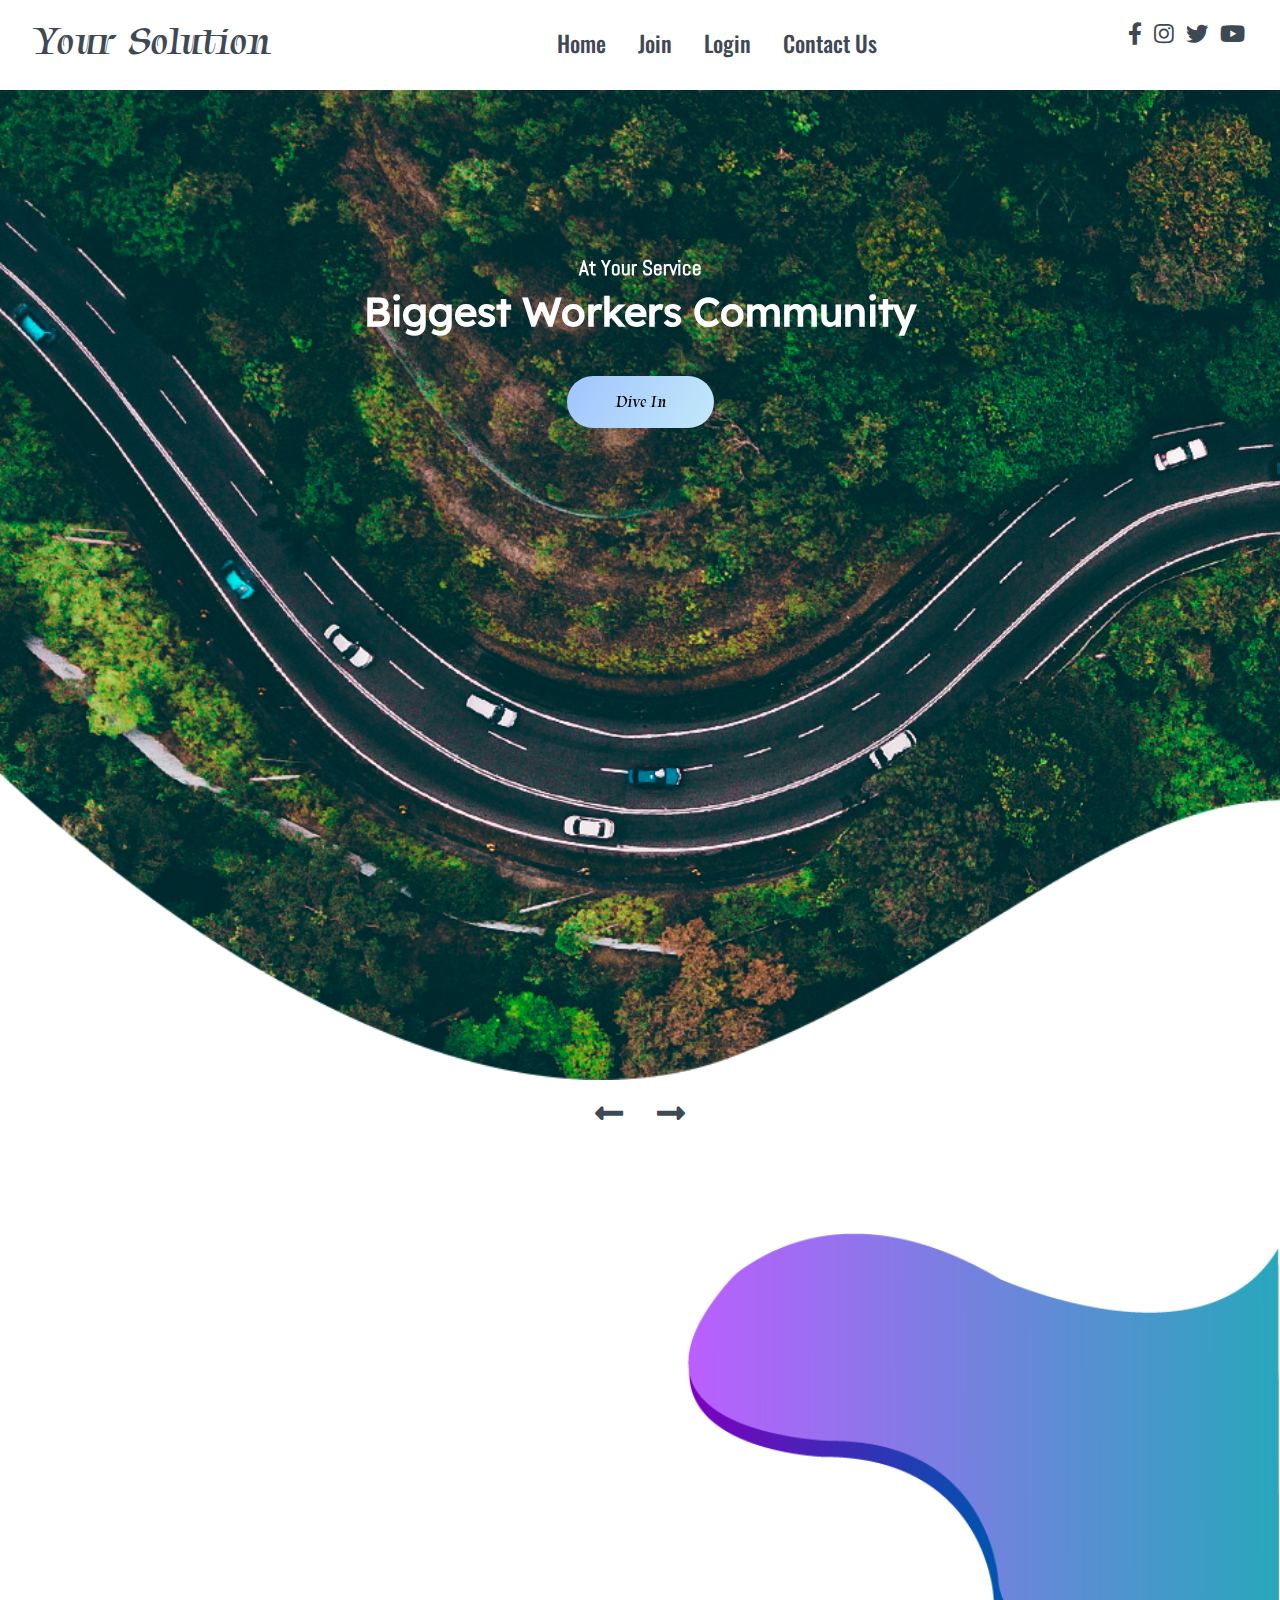
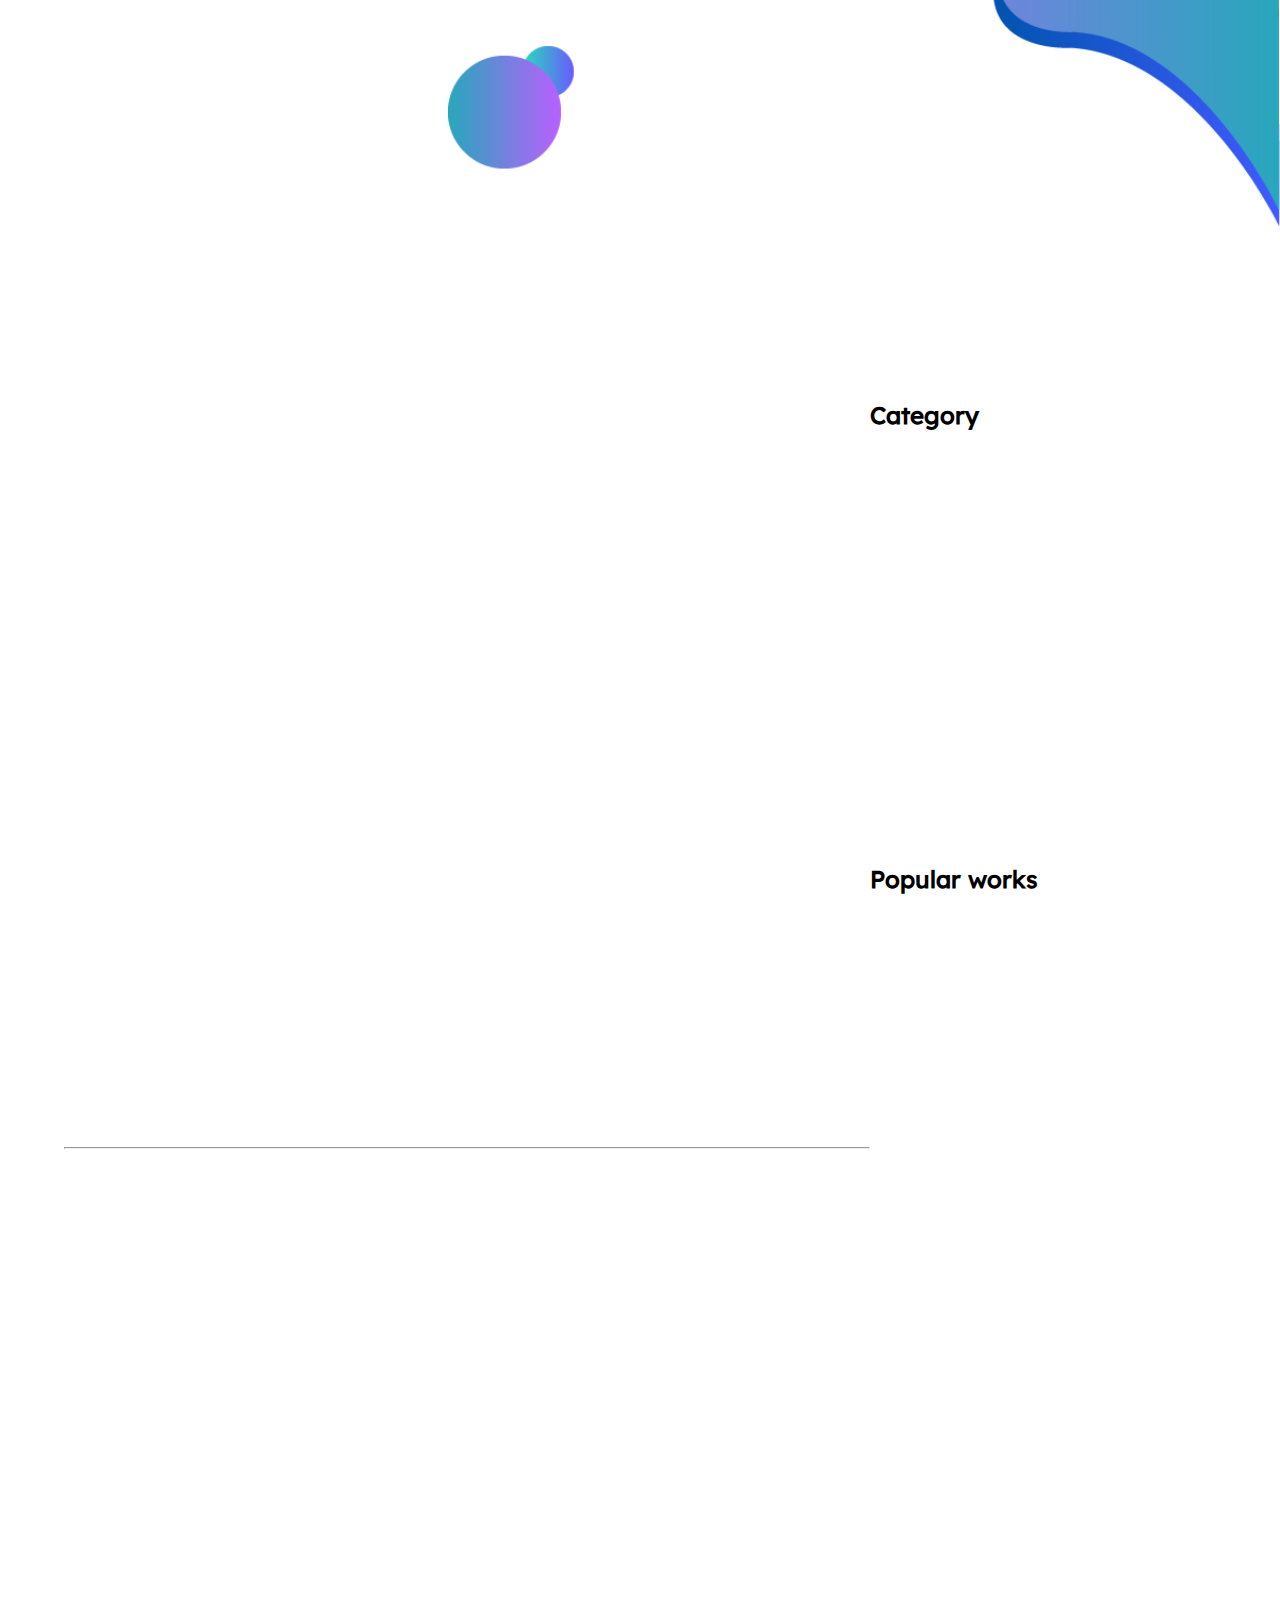
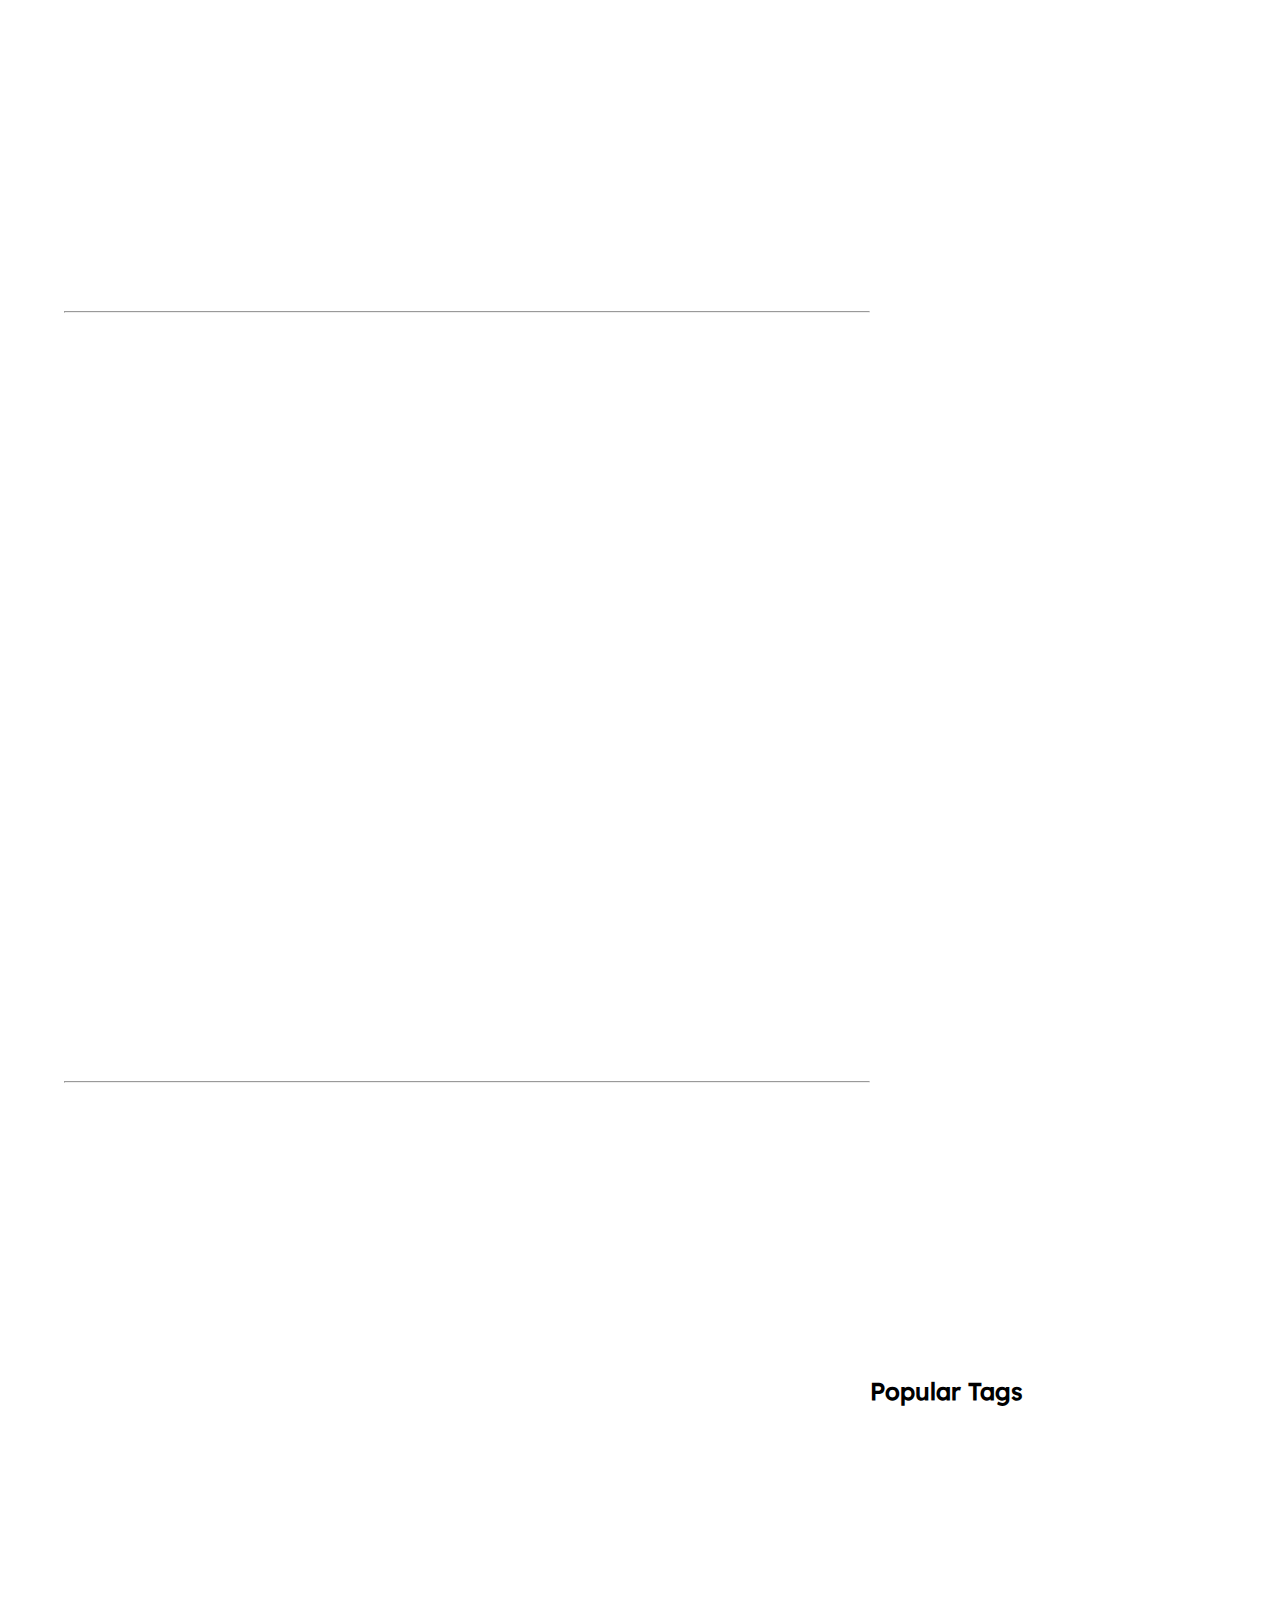
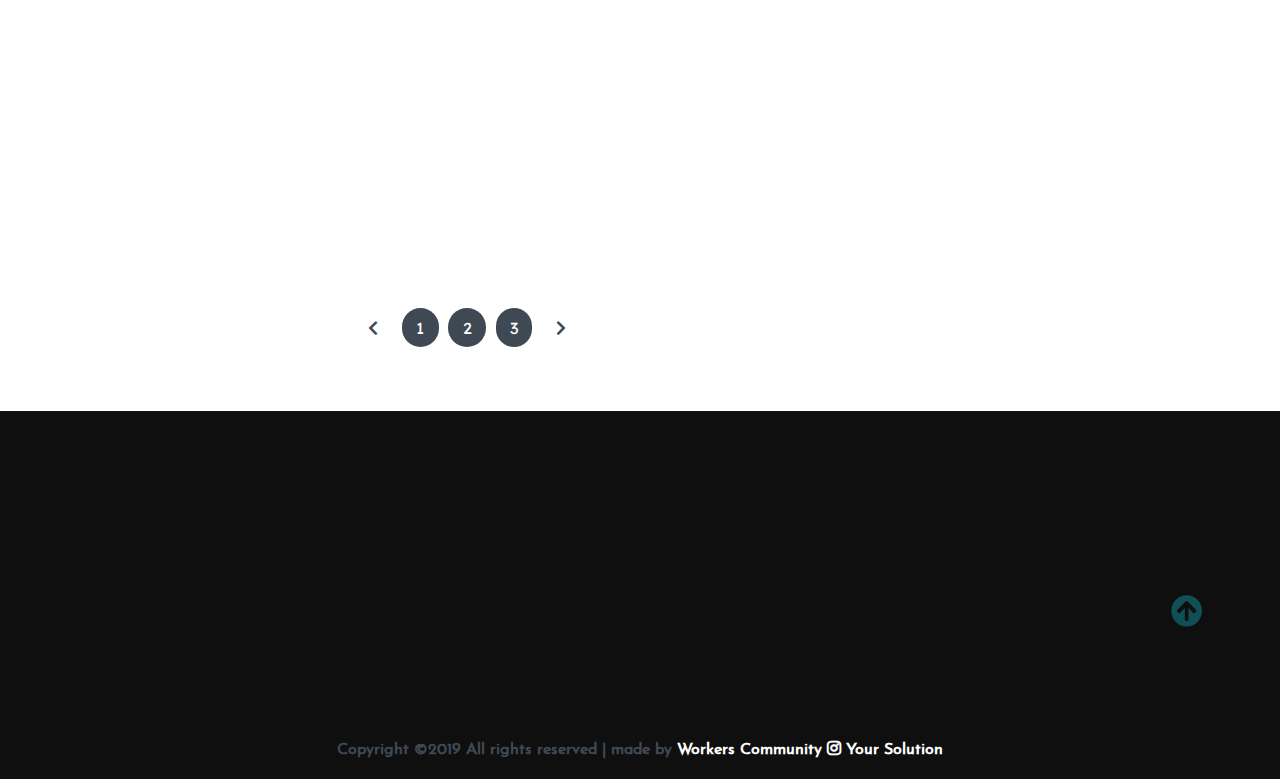
==== Index.html @ 1b483ca4 "first commit" ====
<!DOCTYPE html>
<html lang="en">

    <head>
        <meta charset="UTF-8">
        <meta name="viewport" content="width=device-width, initial-scale=1.0">
        <meta http-equiv="X-UA-Compatible" content="ie=edge">
        <title>Your Solution</title>

        <!-- Font Awesome Icons -->
        <link rel="stylesheet" href="./css/all.css">


        <!-- --------- Owl-Carousel ------------------->
        <link rel="stylesheet" href="./css/owl.carousel.min.css">
        <link rel="stylesheet" href="./css/owl.theme.default.min.css">

        <!-- ------------ AOS Library ------------------------- -->
        <link rel="stylesheet" href="./css/aos.css">

        <!-- Custom Style   -->
        <link rel="stylesheet" href="./css/Style.css">

    </head>

    <body>
    <!-- ----------------------------  Navigation ---------------------------------------------- -->
    <nav class="nav">
        <div class="nav-menu flex-row">
            <div class="nav-brand">
                <a href="#" class="text-gray">Your Solution</a>
            </div>
            <div class="toggle-collapse">
                <div class="toggle-icons">
                    <i class="fas fa-bars"></i>
                </div>
            </div>
            <div>
                <ul class="nav-items">
                    <li class="nav-link">
                        <a href="Index.html">Home</a>
                    </li>
                    <li class="nav-link">
                        <a href="reg.html">Join</a>
                    </li>
                    <li class="nav-link">
                        <a href="login.html">Login</a>
                    </li>
                    <li class="nav-link">
                        <a href="contactus.html">Contact Us</a>
                    </li>
                </ul>
            </div>
            <div class="social text-gray">
                <a href="#"><i class="fab fa-facebook-f"></i></a>
                <a href="#"><i class="fab fa-instagram"></i></a>
                <a href="#"><i class="fab fa-twitter"></i></a>
                <a href="#"><i class="fab fa-youtube"></i></a>
            </div>
        </div>
    </nav>
    <!-- ------------x---------------  Navigation --------------------------x------------------- -->

    <!----------------------------- Main Site Section ------------------------------>
    <main>
        <!------------------------ Site Title ---------------------->
        <section class="site-title">
            <div class="site-background" data-aos="fade-up" data-aos-delay="100">
                <h3>At Your Service</h3>
                <h1>Biggest Workers Community</h1>
                <button class="btn">Dive In</button>
            </div>
        </section>
        <!------------x----------- Site Title ----------x----------->

        <!-- --------------------- Blog Carousel ----------------- -->
        <section>
            <div class="blog">
                <div class="container">
                    <div class="owl-carousel owl-theme blog-post">
                        <div class="blog-content" data-aos="fade-right" data-aos-delay="200">
                            <img src="./assets/Blog-post/plummer.jpg" alt="post-1">
                            <div class="blog-title">
                                <h3>Plummer</h3>
                                <button class="btn btn-blog" onclick="window.location.href = 'plummer.html'">Hire</button>
                                <span>Hey there any plumming work</span>
                            </div>
                        </div>
                        <div class="blog-content" data-aos="fade-in" data-aos-delay="200">
                            <img src="./assets/Blog-post/delivery.jpeg" alt="post-1">
                            <div class="blog-title">
                                <h3>Delivery</h3>
                                <button class="btn btn-blog" onclick="window.location.href = 'delivery.html'">Hire</button>
                                <span>Hello, may I help you</span>
                            </div>
                        </div>
                        <div class="blog-content" data-aos="fade-left" data-aos-delay="200">
                            <img src="./assets/Blog-post/construction.jpg" alt="post-1">
                            <div class="blog-title">
                                <h3>Construction</h3>
                                <button class="btn btn-blog" onclick="window.location.href = 'construction.html'">Hire</button>
                                <span>Anything to build?</span>
                            </div>
                        </div>
                        <div class="blog-content" data-aos="fade-right" data-aos-delay="200">
                            <img src="./assets/Blog-post/domestic.jpg" alt="post-1">
                            <div class="blog-title">
                                <h3>Domestic</h3>
                                <button class="btn btn-blog" onclick="window.location.href = 'domestic.html'">Hire</button>
                                <span>At your domestic works</span>
                            </div>
                        </div>
                        <div class="blog-content" data-aos="fade-right" data-aos-delay="200">
                            <img src="./assets/Blog-post/electric.jpg" alt="post-1">
                            <div class="blog-title">
                                <h3>Electrician</h3>
                                <button class="btn btn-blog" onclick="window.location.href = 'electrical.html'">Hire</button>
                                <span>To light the future</span>
                            </div>
                        </div>
                        <div class="blog-content" data-aos="fade-right" data-aos-delay="200">
                            <img src="./assets/Blog-post/driver.jpg" alt="post-1">
                            <div class="blog-title">
                                <h3>Drivers</h3>
                                <button class="btn btn-blog" onclick="window.location.href = 'driver.html'">Hire</button>
                                <span>Where to go? When?</span>
                            </div>
                        </div>
                    </div>
                    <div class="owl-navigation">
                        <span class="owl-nav-prev"><i class="fas fa-long-arrow-alt-left"></i></span>
                        <span class="owl-nav-next"><i class="fas fa-long-arrow-alt-right"></i></span>
                    </div>
                </div>
            </div>
        </section>
        <!-- ----------x---------- Blog Carousel --------x-------- -->

        <!-- ---------------------- Site Content -------------------------->
        <section class="container">
            <div class="site-content">
                <div class="posts">
                    <div class="post-content" data-aos="zoom-in" data-aos-delay="200">
                        <div class="post-image">
                            <div>
                                <img src="./assets/Blog-post/post5.png" class="img" alt="blog1">
                            </div>
                            <div class="post-info flex-row">
                                <span><i class="fas fa-user text-gray"></i>&nbsp;&nbsp;Admin</span>
                                <span><i class="fas fa-calendar-alt text-gray"></i>&nbsp;&nbsp;April 30, 2022</span>
                                <span>215 Comments</span>
                            </div>
                        </div>
                        <div class="post-title">
                            <a href="#">The best website award received.Thanks for all your efforts.</a>
                            <p>Started with nothing and now we have met our first achievement, it's because of all your 
                                efforts and dedicated works.We consider the workers who are under Your Solution as a 
                                family.Continue to be a part of our upcoming achievemnts.
                            </p>
                            <button class="btn post-btn">Read More &nbsp; <i class="fas fa-arrow-right"></i></button>
                        </div>
                    </div>
                    <hr>
                    <div class="post-content" data-aos="zoom-in" data-aos-delay="200">
                        <div class="post-image">
                            <div>
                                <img src="./assets/Blog-post/post1.jpg" class="img" alt="blog1">
                            </div>
                            <div class="post-info flex-row">
                                <span><i class="fas fa-user text-gray"></i>&nbsp;&nbsp;Admin</span>
                                <span><i class="fas fa-calendar-alt text-gray"></i>&nbsp;&nbsp;May 06, 2022</span>
                                <span>78 Comments</span>
                            </div>
                        </div>
                        <div class="post-title">
                            <a href="#">Construction excellence award received by our crew of construction workers </a>
                            <p>Lorem ipsum dolor sit amet consectetur adipisicing elit. Neque voluptas deserunt beatae
                                adipisci iusto totam placeat corrupti ipsum, tempora magnam incidunt aperiam tenetur a
                                nobis, voluptate, numquam architecto fugit. Eligendi quidem ipsam ducimus minus magni
                                illum similique veniam tempore unde?
                            </p>
                            <button class="btn post-btn">Read More &nbsp; <i class="fas fa-arrow-right"></i></button>
                        </div>
                    </div>
                    <hr>
                    <div class="post-content" data-aos="zoom-in" data-aos-delay="200">
                        <div class="post-image">
                            <div>
                                <img src="./assets/Blog-post/post2.jpg" class="img" alt="blog1">
                            </div>
                            <div class="post-info flex-row">
                                <span><i class="fas fa-user text-gray"></i>&nbsp;&nbsp;Admin</span>
                                <span><i class="fas fa-calendar-alt text-gray"></i>&nbsp;&nbsp;May 07, 2022</span>
                                <span>51 Comments</span>
                            </div>
                        </div>
                        <div class="post-title">
                            <a href="#">Happy 10th anniversary to all of you </a>
                            <p>Lorem ipsum dolor sit amet consectetur adipisicing elit. Neque voluptas deserunt beatae
                                adipisci iusto totam placeat corrupti ipsum, tempora magnam incidunt aperiam tenetur a
                                nobis, voluptate, numquam architecto fugit. Eligendi quidem ipsam ducimus minus magni
                                illum similique veniam tempore unde?
                            </p>
                            <button class="btn post-btn">Read More &nbsp; <i class="fas fa-arrow-right"></i></button>
                        </div>
                    </div>
                    <hr>
                    <div class="post-content" data-aos="zoom-in" data-aos-delay="200">
                        <div class="post-image">
                            <div>
                                <img src="./assets/Blog-post/post4.jpg" class="img" alt="blog1">
                            </div>
                            <div class="post-info flex-row">
                                <span><i class="fas fa-user text-gray"></i>&nbsp;&nbsp;Admin</span>
                                <span><i class="fas fa-calendar-alt text-gray"></i>&nbsp;&nbsp;May 10, 2022</span>
                                <span>112 Comments</span>
                            </div>
                        </div>
                        <div class="post-title">
                            <a href="#">More and more achievemnts are yet to come stay tuned</a>
                            <p>Lorem ipsum dolor sit amet consectetur adipisicing elit. Neque voluptas deserunt beatae
                                adipisci iusto totam placeat corrupti ipsum, tempora magnam incidunt aperiam tenetur a
                                nobis, voluptate, numquam architecto fugit. Eligendi quidem ipsam ducimus minus magni
                                illum similique veniam tempore unde?
                            </p>
                            <button class="btn post-btn">Read More &nbsp; <i class="fas fa-arrow-right"></i></button>
                        </div>
                    </div>
                    <div class="pagination flex-row">
                        <a href="#"><i class="fas fa-chevron-left"></i></a>
                        <a href="#" class="pages">1</a>
                        <a href="#" class="pages">2</a>
                        <a href="#" class="pages">3</a>
                        <a href="#"><i class="fas fa-chevron-right"></i></a>
                    </div>
                </div>
                <aside class="sidebar">
                    <div class="category">
                        <h2>Category</h2>
                        <ul class="category-list">
                            <li class="list-items" data-aos="fade-left" data-aos-delay="100">
                                <a href="#">Electrical</a>
                                <span>(115)</span>
                            </li>
                            <li class="list-items" data-aos="fade-left" data-aos-delay="200">
                                <a href="#">Plumming</a>
                                <span>(200)</span>
                            </li>
                            <li class="list-items" data-aos="fade-left" data-aos-delay="300">
                                <a href="#">Domestic</a>
                                <span>(507)</span>
                            </li>
                            <li class="list-items" data-aos="fade-left" data-aos-delay="400">
                                <a href="#">Driving</a>
                                <span>(51)</span>
                            </li>
                            <li class="list-items" data-aos="fade-left" data-aos-delay="500">
                                <a href="#">Construction</a>
                                <span>(191)</span>
                            </li>
                            <li class="list-items" data-aos="fade-left" data-aos-delay="500">
                                <a href="#">Delivery</a>
                                <span>(299)</span>
                            </li>
                        </ul>
                    </div>
                    <div class="popular-post">
                        <h2>Popular works</h2>
                        <div class="post-content" data-aos="flip-up" data-aos-delay="200">
                            <div class="post-image">
                                <div>
                                    <img src="./assets/popular-post/pos1.jpg" class="img" alt="blog1">
                                </div>
                                <div class="post-info flex-row">
                                    <span><i class="fas fa-calendar-alt text-gray"></i>&nbsp;&nbsp;January 14,
                                        2021</span>
                                    <span>1215 Comments</span>
                                </div>
                            </div>
                            <div class="post-title">
                                <a href="#">Helping the NGO's who are really in need of</a>
                            </div>
                        </div>
                        <div class="post-content" data-aos="flip-up" data-aos-delay="300">
                            <div class="post-image">
                                <div>
                                    <img src="./assets/popular-post/pos2.jpeg" class="img" alt="blog1">
                                </div>
                                <div class="post-info flex-row">
                                    <span><i class="fas fa-calendar-alt text-gray"></i>&nbsp;&nbsp;August 29,
                                        2021</span>
                                    <span>1512 Comments</span>
                                </div>
                            </div>
                            <div class="post-title">
                                <a href="#">An educated man can feed a family, but an educated woman can speed its growth.</a>
                            </div>
                        </div>
                        <div class="post-content" data-aos="flip-up" data-aos-delay="400">
                            <div class="post-image">
                                <div>
                                    <img src="./assets/popular-post/pos3.JPG" class="img" alt="blog1">
                                </div>
                                <div class="post-info flex-row">
                                    <span><i class="fas fa-calendar-alt text-gray"></i>&nbsp;&nbsp;February 24,
                                        2021</span>
                                    <span>1196 Comments</span>
                                </div>
                            </div>
                            <div class="post-title">
                                <a href="#">Providing medical support to the covid 19 patients</a>
                            </div>
                        </div>
                        <div class="post-content" data-aos="flip-up" data-aos-delay="500">
                            <div class="post-image">
                                <div>
                                    <img src="./assets/popular-post/pos4.jpg" class="img" alt="blog1">
                                </div>
                                <div class="post-info flex-row">
                                    <span><i class="fas fa-calendar-alt text-gray"></i>&nbsp;&nbsp;January 11,
                                        2022</span>
                                    <span>1112 Comments</span>
                                </div>
                            </div>
                            <div class="post-title">
                                <a href="#">One big step towards the eardication of the unemployment in India</a>
                            </div>
                        </div>
                        <div class="post-content" data-aos="flip-up" data-aos-delay="600">
                            <div class="post-image">
                                <div>
                                    <img src="./assets/popular-post/pos5.jpg" class="img" alt="blog1">
                                </div>
                                <div class="post-info flex-row">
                                    <span><i class="fas fa-calendar-alt text-gray"></i>&nbsp;&nbsp;March 09,
                                        2020</span>
                                    <span>2 Commets</span>
                                </div>
                            </div>
                            <div class="post-title">
                                <a href="#">A woman is a country's fate, do not put her life at stake.</a>
                            </div>
                        </div>
                    </div>
                    <div class="newsletter" data-aos="fade-up" data-aos-delay="300">
                        <h2>Latest News</h2>
                        <div class="form-element">
                            <input type="text" class="input-element" placeholder="Email">
                            <button class="btn form-btn">Join Premium</button>
                        </div>
                    </div>
                    <div class="popular-tags">
                        <h2>Popular Tags</h2>
                        <div class="tags flex-row">
                            <span class="tag" data-aos="flip-up" data-aos-delay="100">fulltimeWorker</span>
                            <span class="tag" data-aos="flip-up" data-aos-delay="200">dailywagers</span>
                            <span class="tag" data-aos="flip-up" data-aos-delay="300">travelling</span>
                            <span class="tag" data-aos="flip-up" data-aos-delay="400">electrical</span>
                            <span class="tag" data-aos="flip-up" data-aos-delay="500">designers</span>
                            <span class="tag" data-aos="flip-up" data-aos-delay="600">projects</span>
                            <span class="tag" data-aos="flip-up" data-aos-delay="700">patents</span>
                            <span class="tag" data-aos="flip-up" data-aos-delay="800">NGO's</span>
                        </div>
                    </div>
                </aside>
            </div>
        </section>
        <!-- -----------x---------- Site Content -------------x------------>
    </main>
    <!---------------x------------- Main Site Section ---------------x-------------->

    <!-- --------------------------- Footer ---------------------------------------- -->
    <footer class="footer">
        <div class="container">
            <div class="about-us" data-aos="fade-right" data-aos-delay="200">
                <h2>About us</h2>
                <p>Lorem ipsum dolor sit amet consectetur adipisicing elit. Accusantium quia atque nemo ad modi officiis
                    iure, autem nulla tenetur repellendus.</p>
            </div>
            <div class="newsletter" data-aos="fade-right" data-aos-delay="200">
                <h2>Newsletter</h2>
                <p>Stay update with our latest</p>
                <div class="form-element">
                    <input type="text" placeholder="Email"><span><i class="fas fa-chevron-right"></i></span>
                </div>
            </div>
            <div class="instagram" data-aos="fade-left" data-aos-delay="200">
                <h2>Instagram</h2>
                <div class="flex-row">
                    <img src="./assets/instagram/thumb-card3.png" alt="insta1">
                    <img src="./assets/instagram/thumb-card4.png" alt="insta2">
                    <img src="./assets/instagram/thumb-card5.jpg" alt="insta3">
                </div>
                <div class="flex-row">
                    <img src="./assets/instagram/thumb-card6.png" alt="insta4">
                    <img src="./assets/instagram/thumb-card7.png" alt="insta5">
                    <img src="./assets/instagram/thumb-card8.png" alt="insta6">
                </div>
            </div>
            <div class="follow" data-aos="fade-left" data-aos-delay="200">
                <h2>Follow us</h2>
                <p>Let us be Social</p>
                <div>
                    <i class="fab fa-facebook-f"></i>
                    <i class="fab fa-twitter"></i>
                    <i class="fab fa-instagram"></i>
                    <i class="fab fa-youtube"></i>
                </div>
            </div>
        </div>
        <div class="rights flex-row">
            <h4 class="text-gray">
                Copyright ©2019 All rights reserved | made by
                <a href="#" target="_black">Workers Community <i class="fab fa-instagram"></i> Your Solution</a>
            </h4>
        </div>
        <div class="move-up">
            <span><i class="fas fa-arrow-circle-up fa-2x"></i></span>
        </div>
    </footer>
    <!-- -------------x------------- Footer --------------------x------------------- -->

    <!-- Jquery Library file -->
    <script src="./js/Jquery3.4.1.min.js"></script>

    <!-- --------- Owl-Carousel js ------------------->
    <script src="./js/owl.carousel.min.js"></script>

    <!-- ------------ AOS js Library  ------------------------- -->
    <script src="./js/aos.js"></script>

    <!-- Custom Javascript file -->
    <script src="./js/main.js"></script>
    </body>
</html>
---- css/Style.css ----
@import url('../css/fonts.css');


html, body{
    margin: 0%;
    box-sizing: border-box;
    overflow-x: hidden;
}

:root{

    /*      Theme colors        */
    --text-gray: #3f4954;
    --text-light : #686666da;
    --bg-color: #0f0f0f;
    --white: #ffffff;
    --midnight: #104f55;

    /* gradient color   */
    --sky: linear-gradient(120deg, #a1c4fd 0%, #c2e9fb 100%);

    /*      theme font-family   */
    --Tapestry:'Tapestry',cursive;
    --Oswald:'Oswald',cursive;
    --Playfair_Display:'Playfair_Display',cursive;
    --Source-Sans-Pro:'Source_Sans_Pro',cursive;
    --Abel: 'Abel', cursive;
    --Anton: 'Anton', cursive;
    --Josefin : 'Josefin', cursive;
    --Lexend: 'Lexend', cursive;
    --Livvic : 'Livvic', cursive;
}


/* ---------------- Global Classes ---------------*/

a{
    text-decoration: none;
    color: var(--text-gray);
}

.flex-row{
    display: flex;
    flex-direction: row;    
    flex-wrap: wrap;
}

ul{
    list-style-type: none;
}

h1{
    font-family: var(--Lexend);
    font-size: 2.5rem;
}

h2{
    font-family: var(--Lexend);
}

h3{
    font-family: var(--Abel);
    font-size: 1.3rem;
}

button.btn{
    border: none;
    border-radius: 2rem;
    padding: 1rem 3rem;
    font-size: 1rem;
    font-family: var(--Livvic);
    cursor: pointer;
}

span{
    font-family: var(--Abel);
}

.container{
    margin: 0 5vw;
}

.text-gray{
    color: var(--text-gray);
}

p{
    font-family: var(--Lexend);
    color: var(--text-light);
}

/* ------x------- Global Classes -------x-------*/

/* --------------- navbar ----------------- */

.nav{
    background: white;
    padding: 0 2rem;
    height: 0rem;
    min-height: 10vh;
    overflow: hidden;
    transition: height 1s ease-in-out;
}

.nav .nav-menu{    
    justify-content: space-between;
    font-size: 1.4rem;
}

.nav .toggle-collapse{
    position: absolute;
    top: 0%;
    width: 90%;
    cursor: pointer;
    display: none;
}

.nav .toggle-collapse .toggle-icons{
    display: flex;
    justify-content: flex-end;
    padding: 1.7rem 0;
}

.nav .toggle-collapse .toggle-icons i{
    font-size: 1.4rem;
    color: var(--text-gray);
}

.collapse{
    height: 35rem;
}

.nav .nav-items{
    display: flex;
    margin: 0;
}

.nav .nav-items .nav-link{
    padding: 1.6rem 1rem;
    font-size: 1.4rem;
    position: relative;
    font-family: var(--Oswald);
}

.nav .nav-items .nav-link:hover{
    background-color: var(--midnight);
}

.nav .nav-items .nav-link:hover a{
    color: var(--white);
}

.nav .nav-brand a{
    font-size: 2.5rem;
    padding: 1rem 0;
    display: block;
    font-family: var(--Tapestry);
}

.nav .social{
    padding: 1.4rem 0
}

.nav .social i{
    padding: 0 .2rem;
}

.nav .social i:hover{
    color: blue;
}

/* -------x------- navbar ---------x------- */


/* ----------------- Main Content----------- */

/* --------------- Site title ---------------- */
main .site-title{
    background: url('../assets/Background-image.png');
    background-size: cover;
    height: 110vh;
    display: flex;
    justify-content: center;
}

main .site-title .site-background{
    padding-top: 10rem;
    text-align: center;
    color: var(--white);
}

main .site-title h1, h3{
    margin: .3rem;
}

main .site-title .btn{
    margin: 2.2rem;
    background: var(--sky);
    font-family: var(--Tapestry);
}

main .site-title .btn:hover{
    background: transparent;
    border: 1px solid var(--white);
    color: var(--white);
}

/* --------x------ Site title --------x------- */

/* --------------- Blog Carousel ------------ */

main .blog{
    background: url('../assets/Abract01.png');
    background-repeat: no-repeat;
    background-position: right;
    height: 100vh;
    width: 100%;
    background-size: 65%;
}

main .blog .blog-post{
    padding-top: 6rem;
}

main .blog-post .blog-content{
    display: flex;
    flex-direction: column;
    text-align: center;
    width: 80%;
    margin: 3rem 2rem;
    box-shadow: 0 15px 20px rgba(0, 0, 0, 0.2);
}

main .blog-content .blog-title{
    padding: 2rem 0;
}

main .blog-content .btn-blog{
    padding: .7rem 2rem;
    background: var(--sky);
    margin: .5rem;
}

main .blog-content span{
    display: block;
}

section .container .owl-nav{
    position: absolute;
    top: 0%;
    margin: 0 auto;
    width: 100%;
}

.owl-nav .owl-prev .owl-nav-prev,
.owl-nav .owl-next .owl-nav-next{
    color: var(--text-gray);
    background: transparent;
    font-size: 2rem;
}

.owl-theme .owl-nav [class*='owl-']:hover{
    background: transparent;
    color: var(--midnight);
}

.owl-theme .owl-nav [class*='owl-']{
    outline: none;
}


/* -------x------- Blog Carousel -----x------ */

/* ---------------- Site Content ----------------*/

main .site-content{
    display: grid;
    grid-template-columns: 70% 30%;
}

main .post-content{
    width: 100%;
    
}

main .site-content .post-content > .post-image, .post-title{
    padding: 1rem 2rem;
    position: relative;
}

main .site-content .post-content > .post-image .post-info{
    background: var(--sky);
    padding: 1rem;
    position: absolute;
    bottom: 0%;
    left: 20vw;
    border-radius: 3rem;
}

main .site-content .post-content > .post-image > div{
    overflow: hidden;
}

main .site-content .post-content > .post-image .img{
    width: 100%;
    transition: all 1s ease;
}

main .site-content .post-content > .post-image .img:hover{
    transform: scale(1.3);
}

main .site-content .post-content > .post-image .post-info span{
    margin: 0 .5rem;
}

main .post-content .post-title a{
    font-family: var(--Anton);
    font-size: 1.5rem;
}

.site-content .post-content .post-title .post-btn{
    border-radius: 0;
    padding: .7rem 1.5rem;
    background: var(--sky);
}

.site-content .pagination{
    justify-content: center;
    color: var(--text-gray);
    margin: 4rem 0;
}

.site-content .pagination a{
    padding: .6rem .9rem;
    border-radius: 2rem;
    margin: 0 .3rem;
    font-family: var(--Lexend);
}

.site-content .pagination .pages{
    background: var(--text-gray);
    color: var(--white);
}

/* -------x-------- Site Content --------x-------*/


/* --------------- Sidebar ----------------------- */

.site-content > .sidebar .category-list{
    font-family: var(--Livvic);   
}

.site-content > .sidebar .category-list .list-items{
    background: var(--sky);
    padding: .4rem 1rem;
    margin: .8rem 0;
    border-radius: 3rem;
    width: 70%;
    display: flex;
    justify-content: space-between;
}

.site-content > .sidebar .category-list .list-items a{
    color:  black;
}

.site-content .sidebar .popular-post .post-content{
    padding: 1rem 0;
}

.site-content .sidebar .popular-post h2{
    padding-top: 8rem;
}

.site-content .sidebar .popular-post .post-info{
    padding: .4rem .1rem !important;
    bottom: 0rem !important;
    left: 1.5rem !important;
    border-radius: 0rem !important;
    background: white !important;
}

.site-content .sidebar .popular-post .post-title a{
    font-size: 1rem;
}

.site-content .sidebar .newsletter{
    padding-top: 10rem;
}

.site-content .sidebar .newsletter .form-element{
    padding: .5rem 2rem;
}

.site-content .sidebar .newsletter .input-element{
    width: 80%;
    height: 1.9rem;
    padding: .3rem .5rem;
    font-family: var(--Lexend);
    font-size: 1rem;
}

.site-content .sidebar .newsletter .form-btn{
    border-radius: 0;
    padding: .8rem 32%;
    margin: 1rem 0;
    background: var(--sky);
}

.site-content .sidebar .popular-tags{
    padding: 5rem 0;
}

.site-content .sidebar .popular-tags .tags .tag{
    background: var(--sky);
    padding: .4rem 1rem;
    border-radius: 3rem;
    margin: .4rem .6rem;
}


/* -------x------- Sidebar -----------x----------- */

/* ---------x------- Main Content -----x----- */


/* ----------------- Footer --------------------- */

footer.footer{
    height: 100%;
    background: var(--bg-color);
    position: relative;
}

footer.footer .container{
    display: grid;
    grid-template-columns: repeat(4, 1fr);
}

footer.footer .container > div{
    flex-grow: 1;
    flex-basis: 0;
    padding: 3rem .9rem;
}

footer.footer .container h2{
    color: var(--white);
}

footer.footer .newsletter .form-element{
    background: black;
    display: inline-block;
}

footer.footer .newsletter .form-element input{
    padding: .5rem .7rem;
    border: none;
    background: transparent;
    color: white;
    font-family: var(--Josefin);
    font-size: 1rem;
    width: 74%;
}

footer.footer .newsletter .form-element span{
    background: var(--sky);
    padding: .5rem .7rem;
    cursor: pointer;
}

footer.footer .instagram div > img{
    display: inline-block;
    width: 25%;
    height: 50%;
    margin: .3rem .4rem;
}

footer.footer .follow div i{
    color: var(--white);
    padding: 0 .4rem;
}

footer.footer .rights{
    justify-content: center;
    font-family: var(--Josefin);
}

footer.footer .rights h4 a{
    color: var(--white);
}

footer.footer .move-up{
    position: absolute;
    right: 6%;
    top: 50%;
}

footer.footer .move-up span{
    color: var(--midnight);
}

footer.footer .move-up span:hover{
    color: var(--white);
    cursor: pointer;
}

/* ---------x------- Footer ----------x---------- */

/*              Viewport less then or equal to 1130px            */

@media only screen and (max-width: 1130px){
    .site-content .post-content > .post-image .post-info{
        left: 2rem !important;
        bottom: 1.2rem !important;
        border-radius: 0% !important;
    }

    .site-content .sidebar .popular-post .post-info{
        display: none !important;
    }

    footer.footer .container{
        grid-template-columns: repeat(2, 1fr);
    }

}

/*      x       Viewport less then or equal to 1130px    x     */


/*              Viewport less then or equal to 750px            */

@media only screen and (max-width: 750px){
    .nav .nav-menu, .nav .nav-items{
        flex-direction: column;
    }

    .nav .toggle-collapse{
        display: initial;
    }

    main .site-content{
        grid-template-columns: 100%;
    }

    footer.footer .container{
        grid-template-columns: repeat(1, 1fr);
    }

}


/*        x      Viewport less then or equal to 750px       x     */


/*              Viewport less then or equal to 520px            */

@media only screen and (max-width: 520px){
    main .blog{
        height: 125vh;
    }

    .site-content .post-content > .post-image .post-info{
        display: none;
    }

    footer.footer .container > div{
        padding:  1rem .9rem !important;
    }

    footer .rights{
        padding: 0 1.4rem;
        text-align: center;
    }

    nav .toggle-collapse{
        width: 80% !important;
    }

}

/*        x      Viewport less then or equal to 520px       x     */
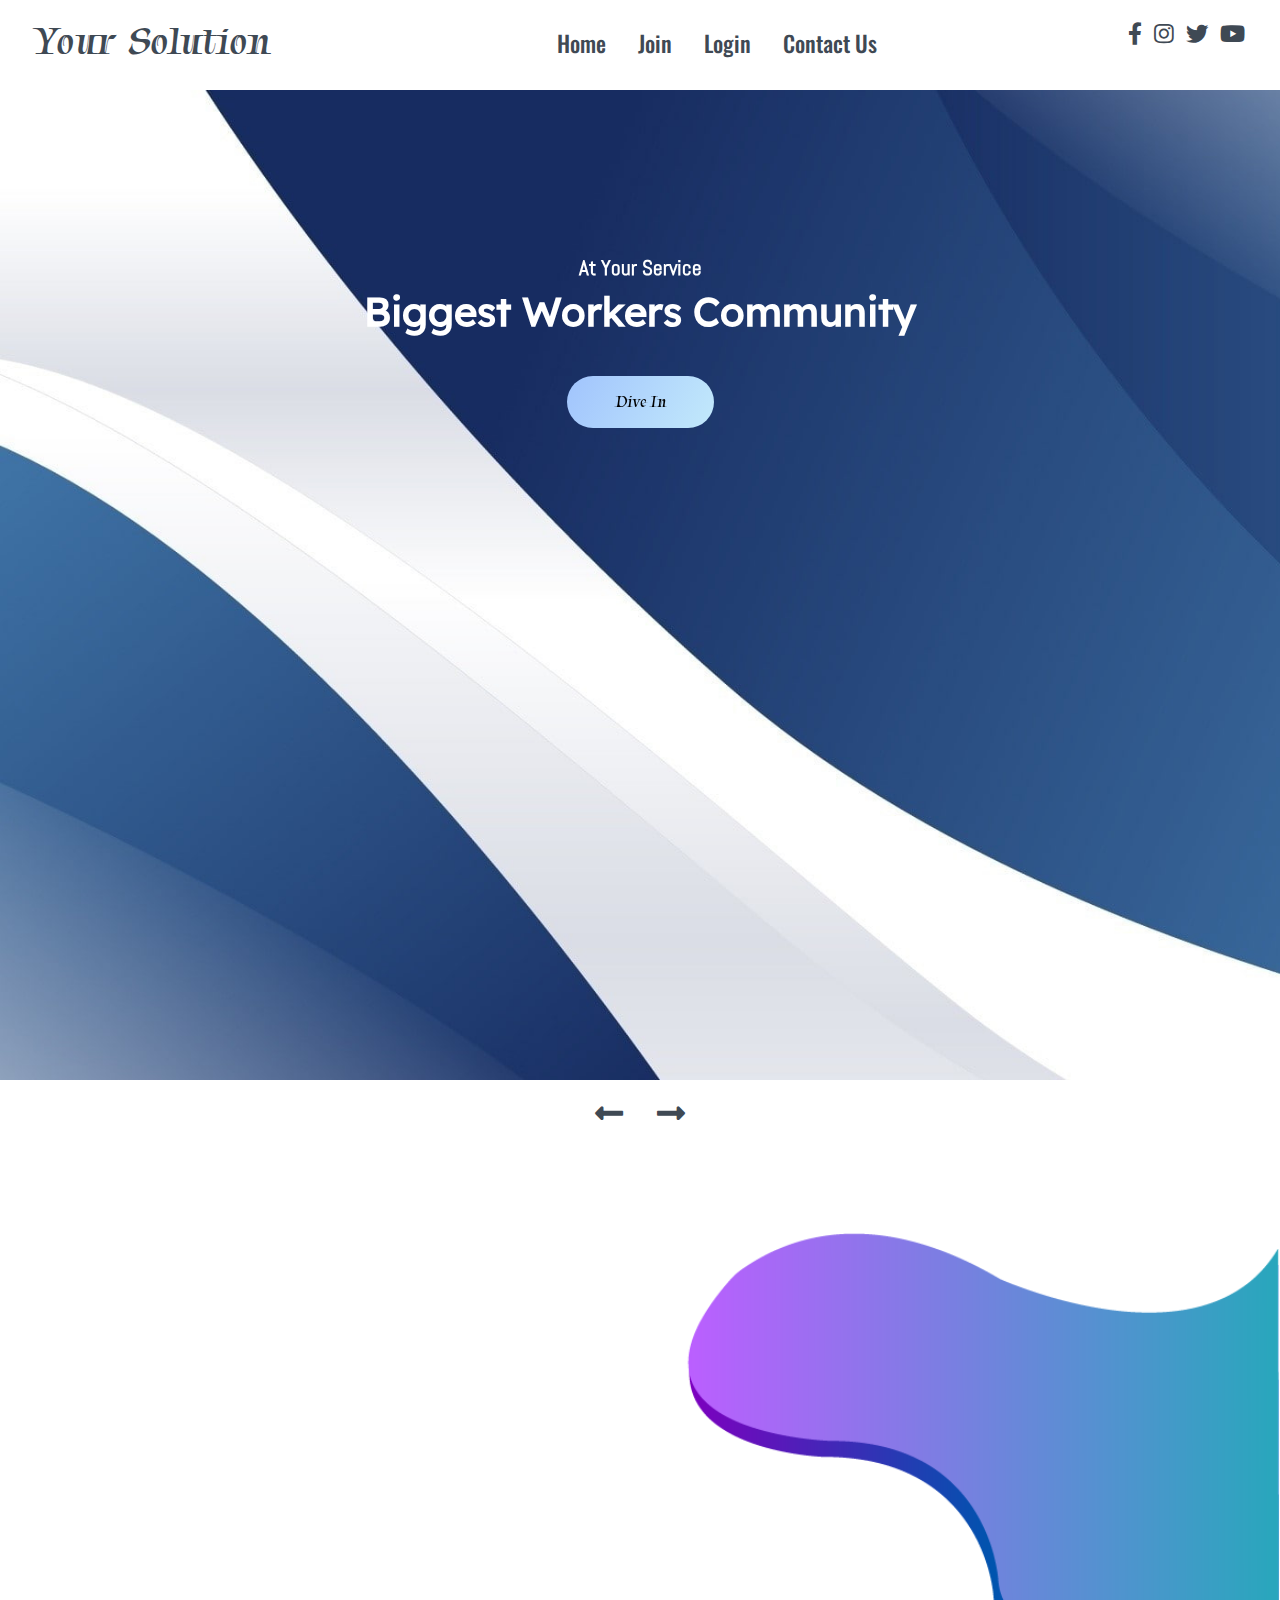
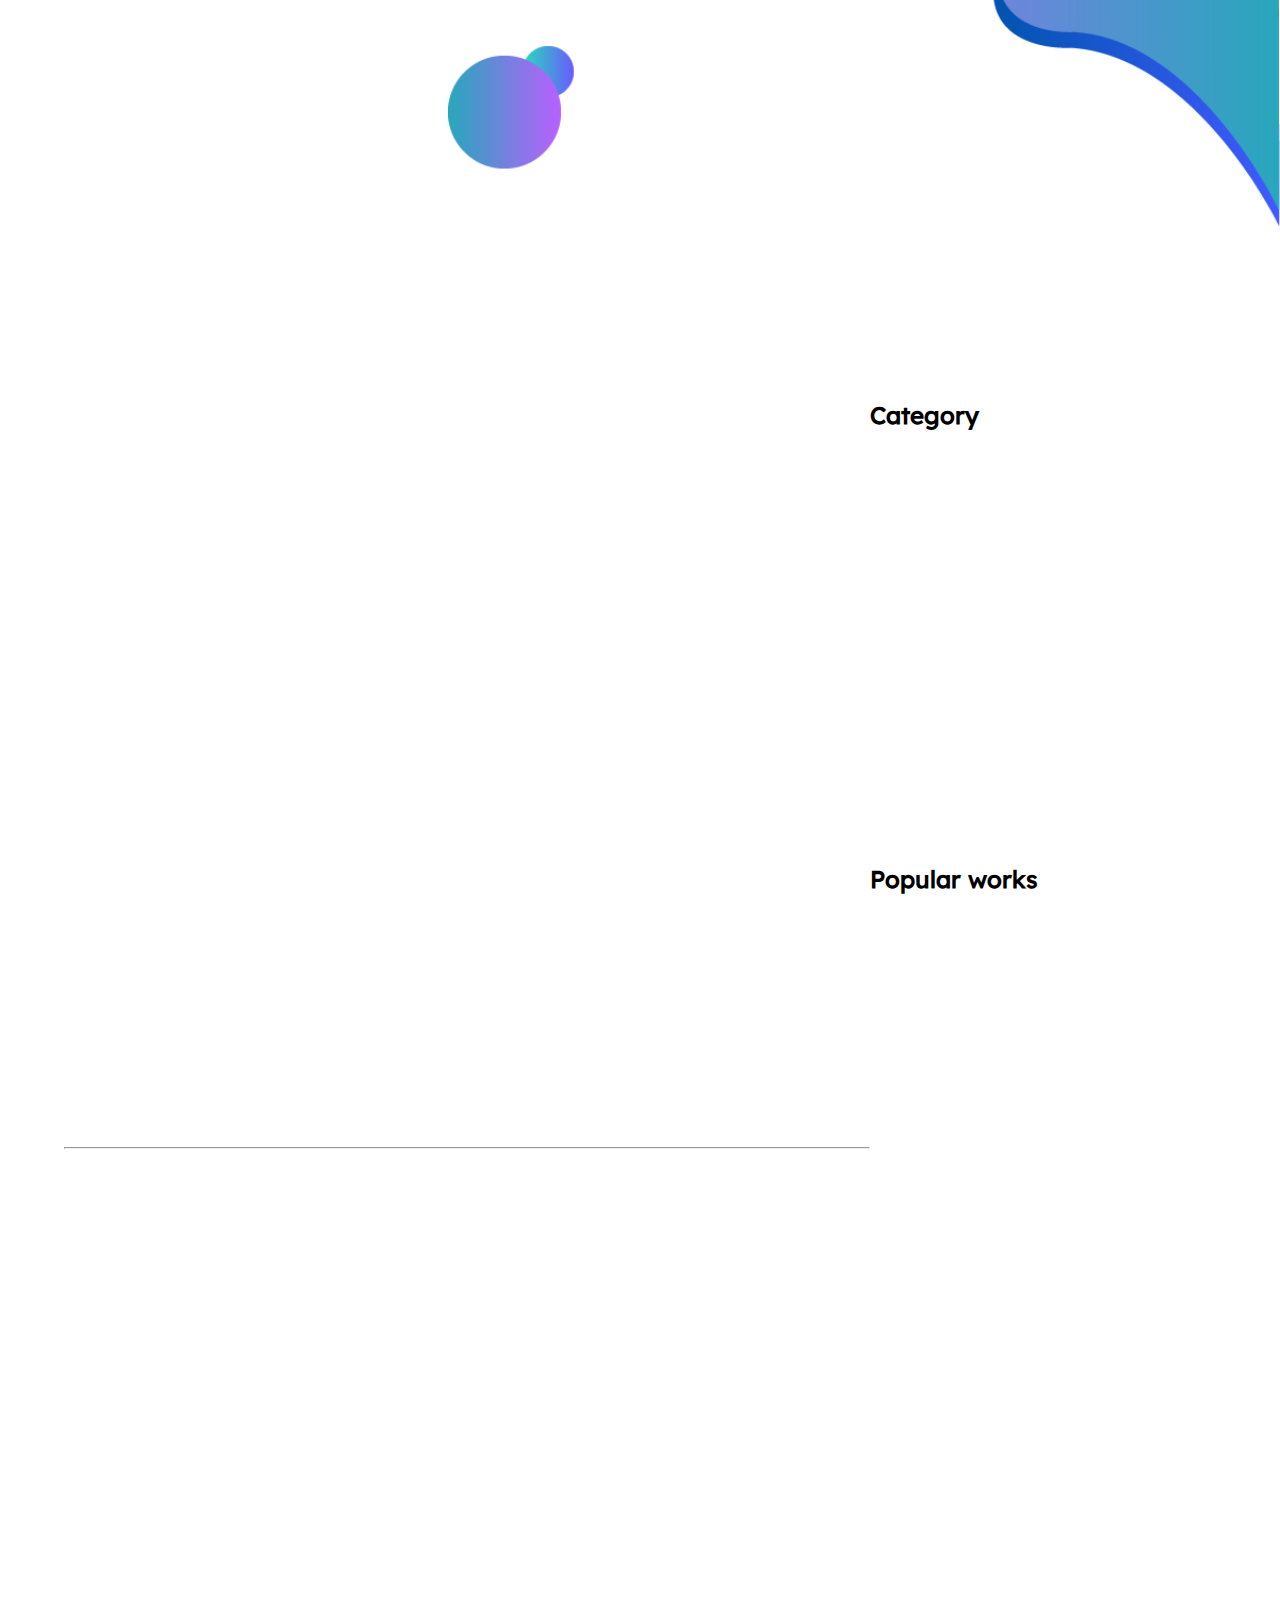
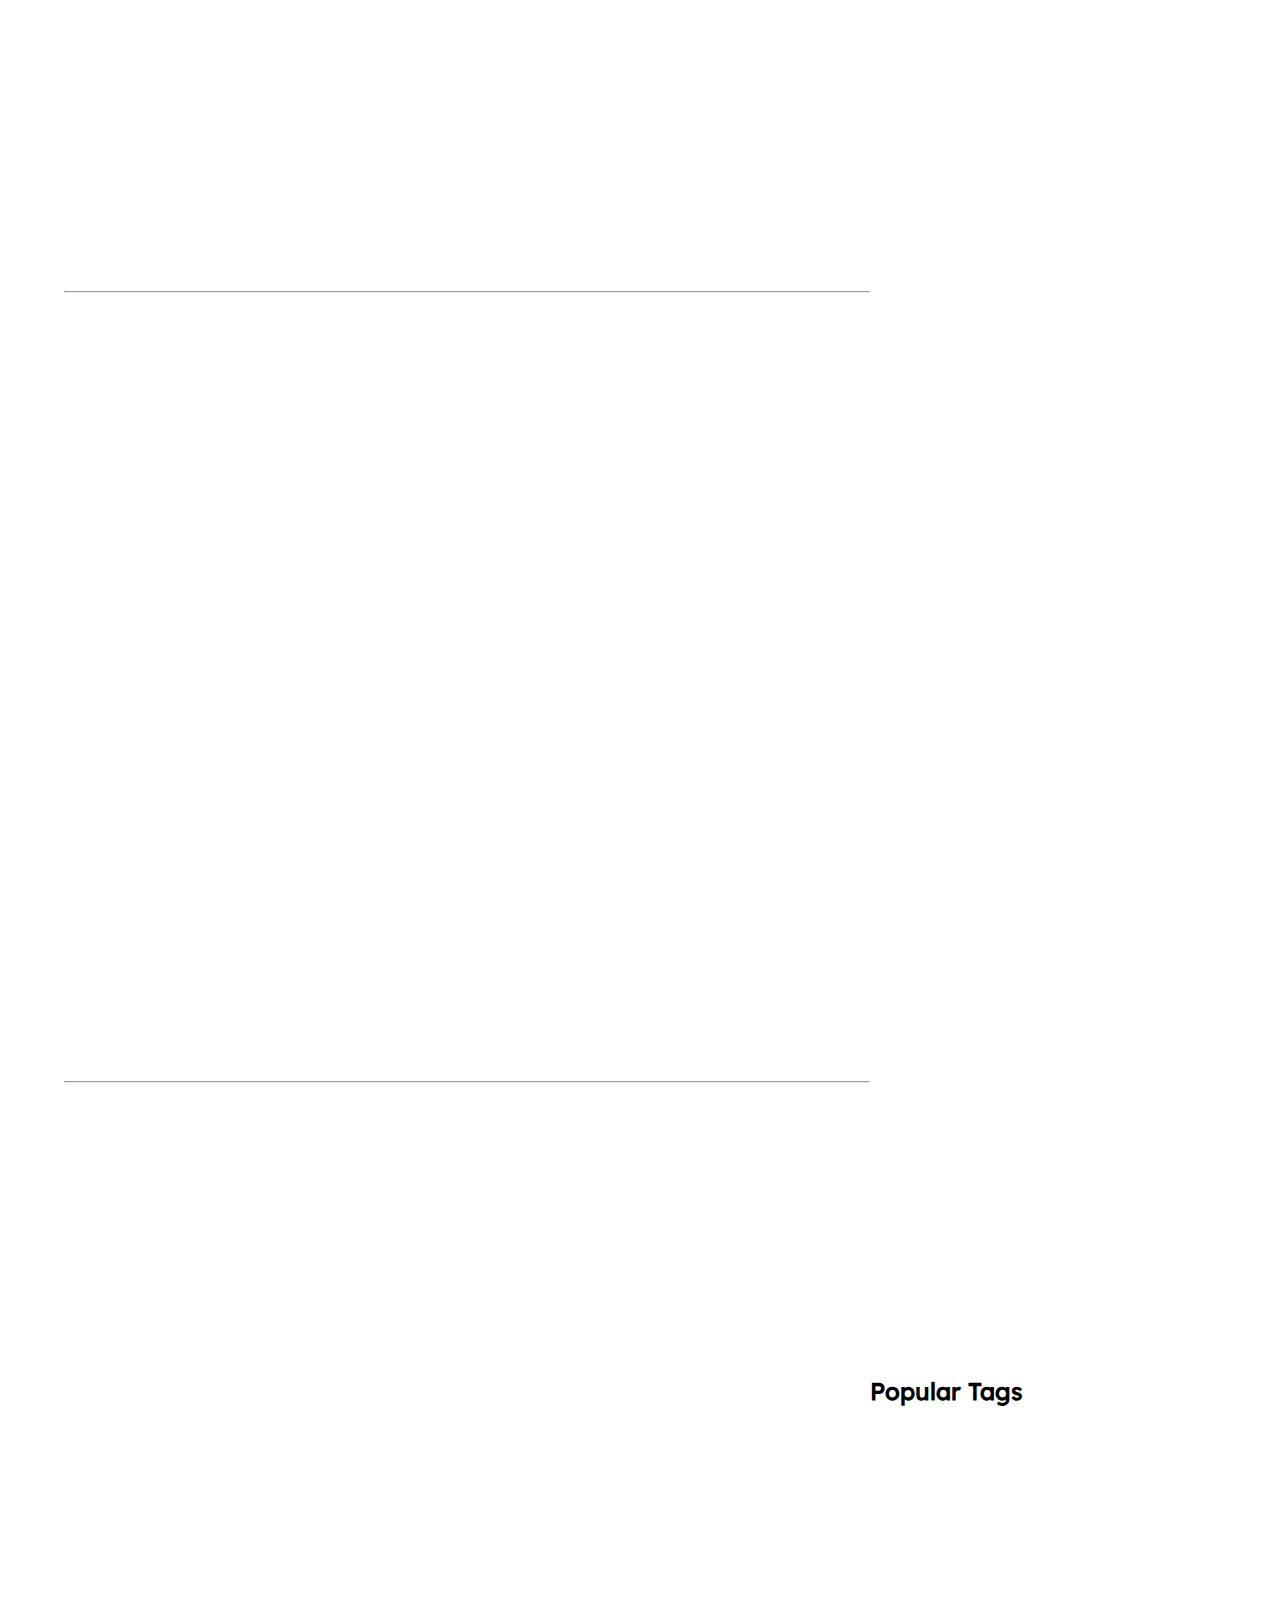
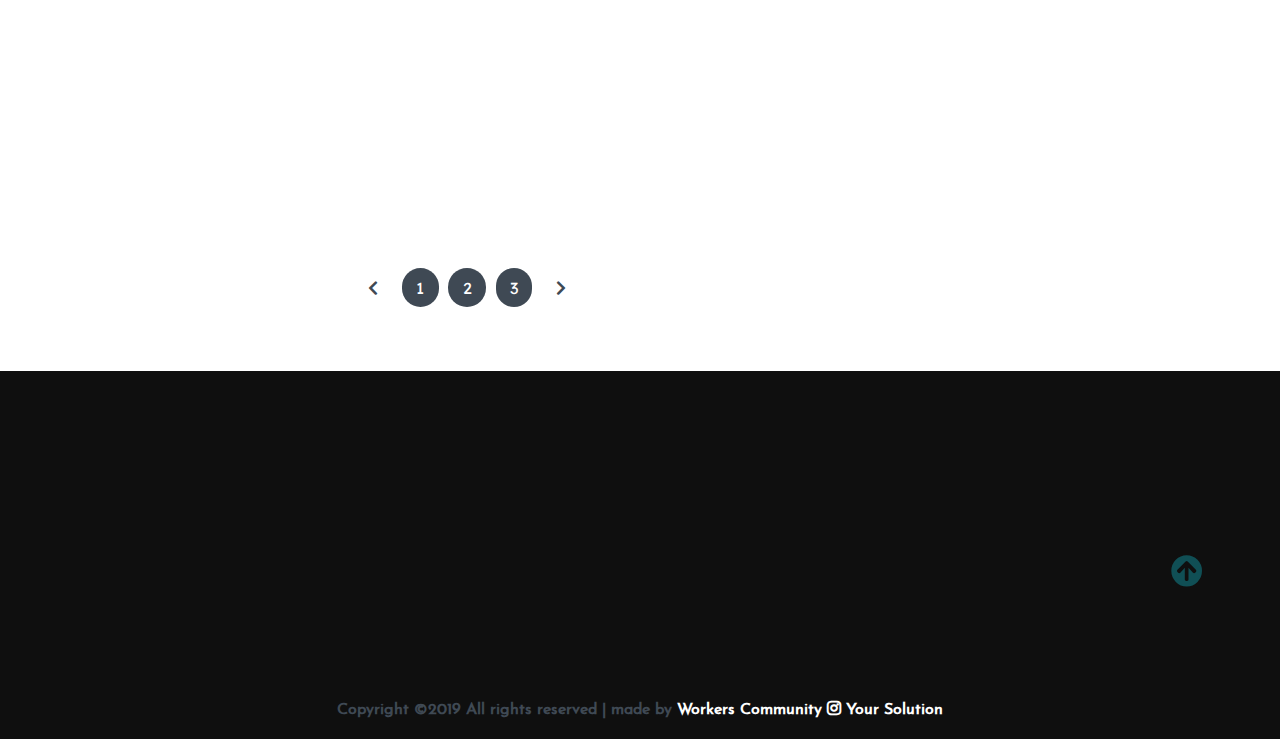
==== commit cc9872bd: "Updated" ====
--- a/Index.html
+++ b/Index.html
@@ -73,7 +73,7 @@
         </section>
         <!------------x----------- Site Title ----------x----------->
 
-        <!-- --------------------- Blog Carousel ----------------- -->
+        <!-- --------------------- Categories Carousel ----------------- -->
         <section>
             <div class="blog">
                 <div class="container">
@@ -134,7 +134,7 @@
                 </div>
             </div>
         </section>
-        <!-- ----------x---------- Blog Carousel --------x-------- -->
+        <!-- ----------x---------- Categories Carousel --------x-------- -->
 
         <!-- ---------------------- Site Content -------------------------->
         <section class="container">
@@ -168,16 +168,15 @@
                             </div>
                             <div class="post-info flex-row">
                                 <span><i class="fas fa-user text-gray"></i>&nbsp;&nbsp;Admin</span>
-                                <span><i class="fas fa-calendar-alt text-gray"></i>&nbsp;&nbsp;May 06, 2022</span>
+                                <span><i class="fas fa-calendar-alt text-gray"></i>&nbsp;&nbsp;June 06, 2019</span>
                                 <span>78 Comments</span>
                             </div>
                         </div>
                         <div class="post-title">
                             <a href="#">Construction excellence award received by our crew of construction workers </a>
-                            <p>Lorem ipsum dolor sit amet consectetur adipisicing elit. Neque voluptas deserunt beatae
-                                adipisci iusto totam placeat corrupti ipsum, tempora magnam incidunt aperiam tenetur a
-                                nobis, voluptate, numquam architecto fugit. Eligendi quidem ipsam ducimus minus magni
-                                illum similique veniam tempore unde?
+                            <p>It was our first acheivement award received by our Construction workers. Thanks 
+                                for their hard work. Looking forward to their upcoming acheivement and success.
+                                #get Your Solution to Your Problem at Your Solution.
                             </p>
                             <button class="btn post-btn">Read More &nbsp; <i class="fas fa-arrow-right"></i></button>
                         </div>
@@ -190,16 +189,17 @@
                             </div>
                             <div class="post-info flex-row">
                                 <span><i class="fas fa-user text-gray"></i>&nbsp;&nbsp;Admin</span>
-                                <span><i class="fas fa-calendar-alt text-gray"></i>&nbsp;&nbsp;May 07, 2022</span>
+                                <span><i class="fas fa-calendar-alt text-gray"></i>&nbsp;&nbsp;March 23, 2022</span>
                                 <span>51 Comments</span>
                             </div>
                         </div>
                         <div class="post-title">
                             <a href="#">Happy 10th anniversary to all of you </a>
-                            <p>Lorem ipsum dolor sit amet consectetur adipisicing elit. Neque voluptas deserunt beatae
-                                adipisci iusto totam placeat corrupti ipsum, tempora magnam incidunt aperiam tenetur a
-                                nobis, voluptate, numquam architecto fugit. Eligendi quidem ipsam ducimus minus magni
-                                illum similique veniam tempore unde?
+                            <p>A simple yet powerful combination of rightly chosen words and well-intended intent to cheer 
+                                and motivate employees.Throughout an employee's professional life, they try, they fail, 
+                                they learn, and they rise. And as an employer, you must make it a point to celebrate 
+                                the milestones and work anniversaries and grow along with the company.WISH YOU ALL HAPPY
+                                10th Anniversary
                             </p>
                             <button class="btn post-btn">Read More &nbsp; <i class="fas fa-arrow-right"></i></button>
                         </div>
@@ -218,10 +218,8 @@
                         </div>
                         <div class="post-title">
                             <a href="#">More and more achievemnts are yet to come stay tuned</a>
-                            <p>Lorem ipsum dolor sit amet consectetur adipisicing elit. Neque voluptas deserunt beatae
-                                adipisci iusto totam placeat corrupti ipsum, tempora magnam incidunt aperiam tenetur a
-                                nobis, voluptate, numquam architecto fugit. Eligendi quidem ipsam ducimus minus magni
-                                illum similique veniam tempore unde?
+                            <p>With brighter future our team awaits for more acheivements, for all the hard work
+                                , hope to building a unemployed soceity.    
                             </p>
                             <button class="btn post-btn">Read More &nbsp; <i class="fas fa-arrow-right"></i></button>
                         </div>
@@ -374,8 +372,9 @@
         <div class="container">
             <div class="about-us" data-aos="fade-right" data-aos-delay="200">
                 <h2>About us</h2>
-                <p>Lorem ipsum dolor sit amet consectetur adipisicing elit. Accusantium quia atque nemo ad modi officiis
-                    iure, autem nulla tenetur repellendus.</p>
+                <p>It started as our dream and became everyone's hope, hoping move forwward in eradicating unemployment 
+                    from the face of the soceity.<b style="color: rgb(26, 216, 230);">From Ajith & Akash.</b>
+                </p>
             </div>
             <div class="newsletter" data-aos="fade-right" data-aos-delay="200">
                 <h2>Newsletter</h2>
--- a/css/Style.css
+++ b/css/Style.css
@@ -177,7 +177,7 @@
 
 /* --------------- Site title ---------------- */
 main .site-title{
-    background: url('../assets/Background-image.png');
+    background: url('../assets/p2.jpg');
     background-size: cover;
     height: 110vh;
     display: flex;
